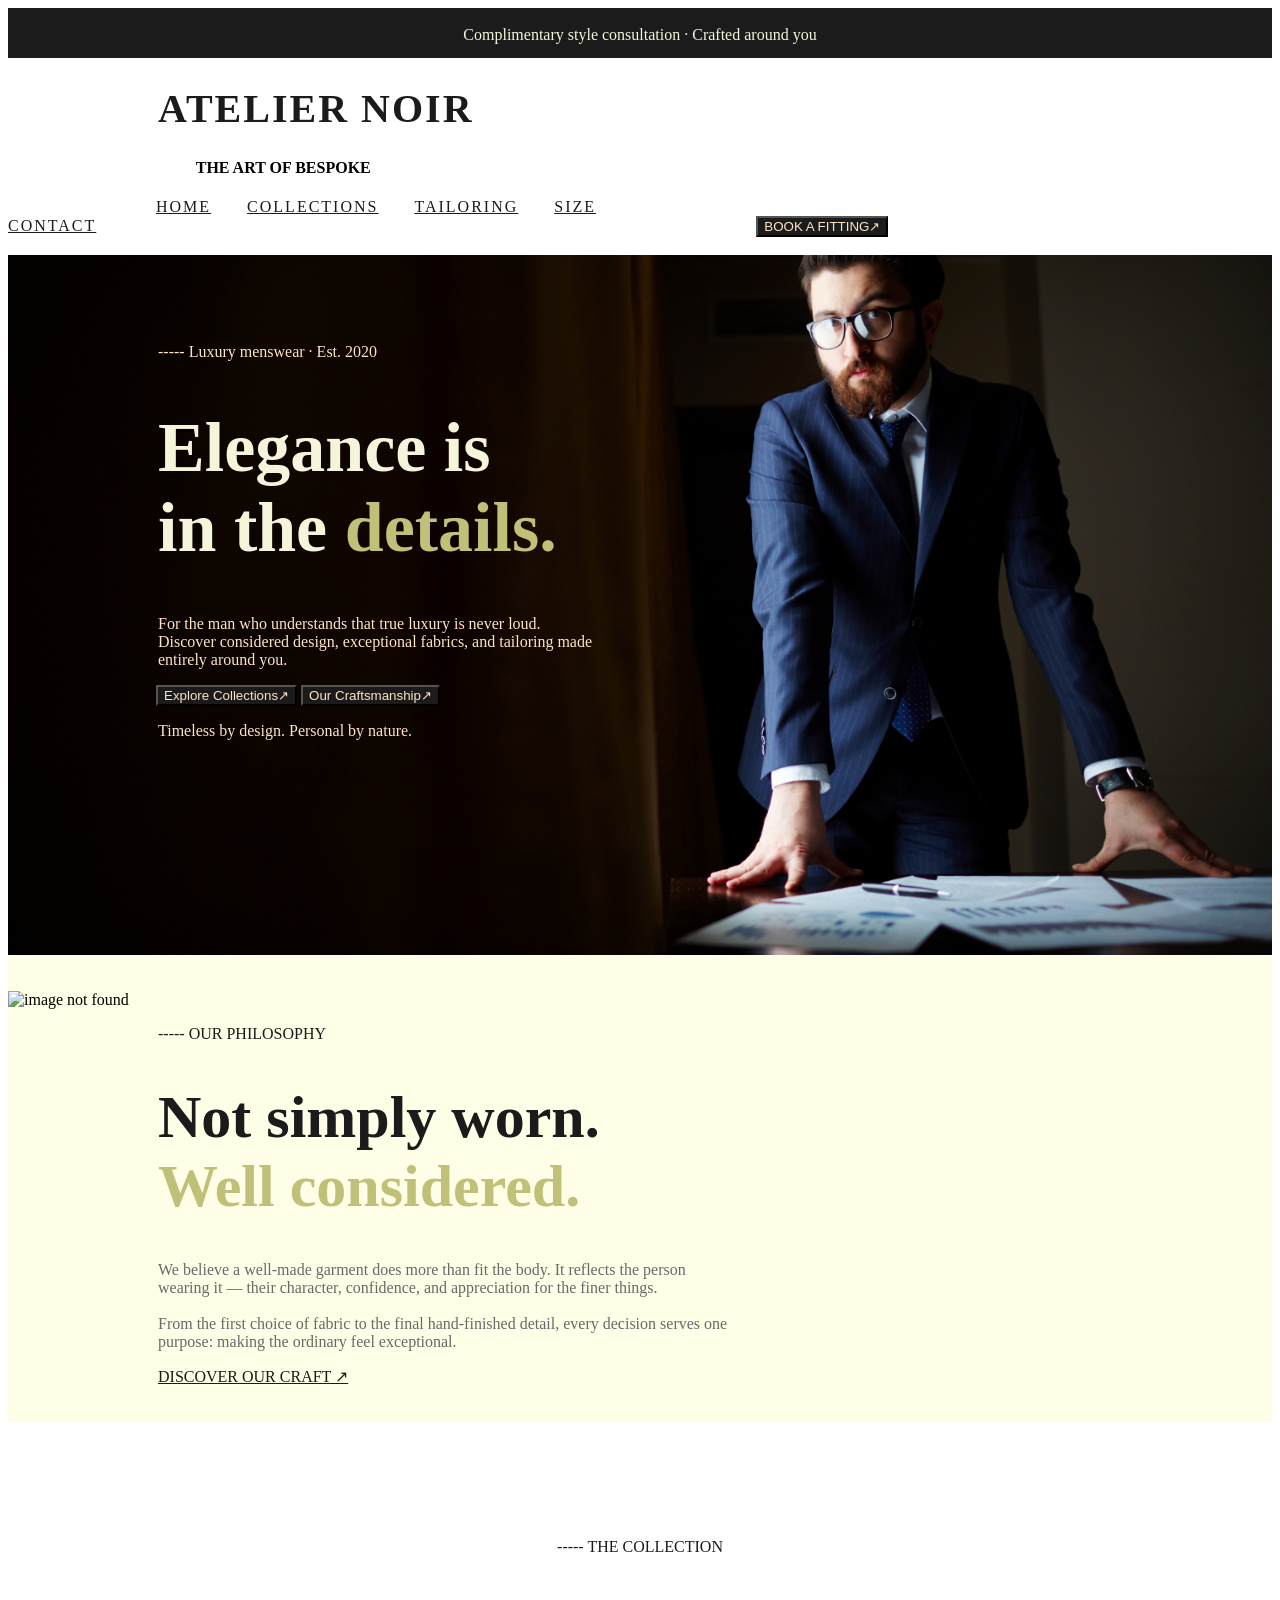
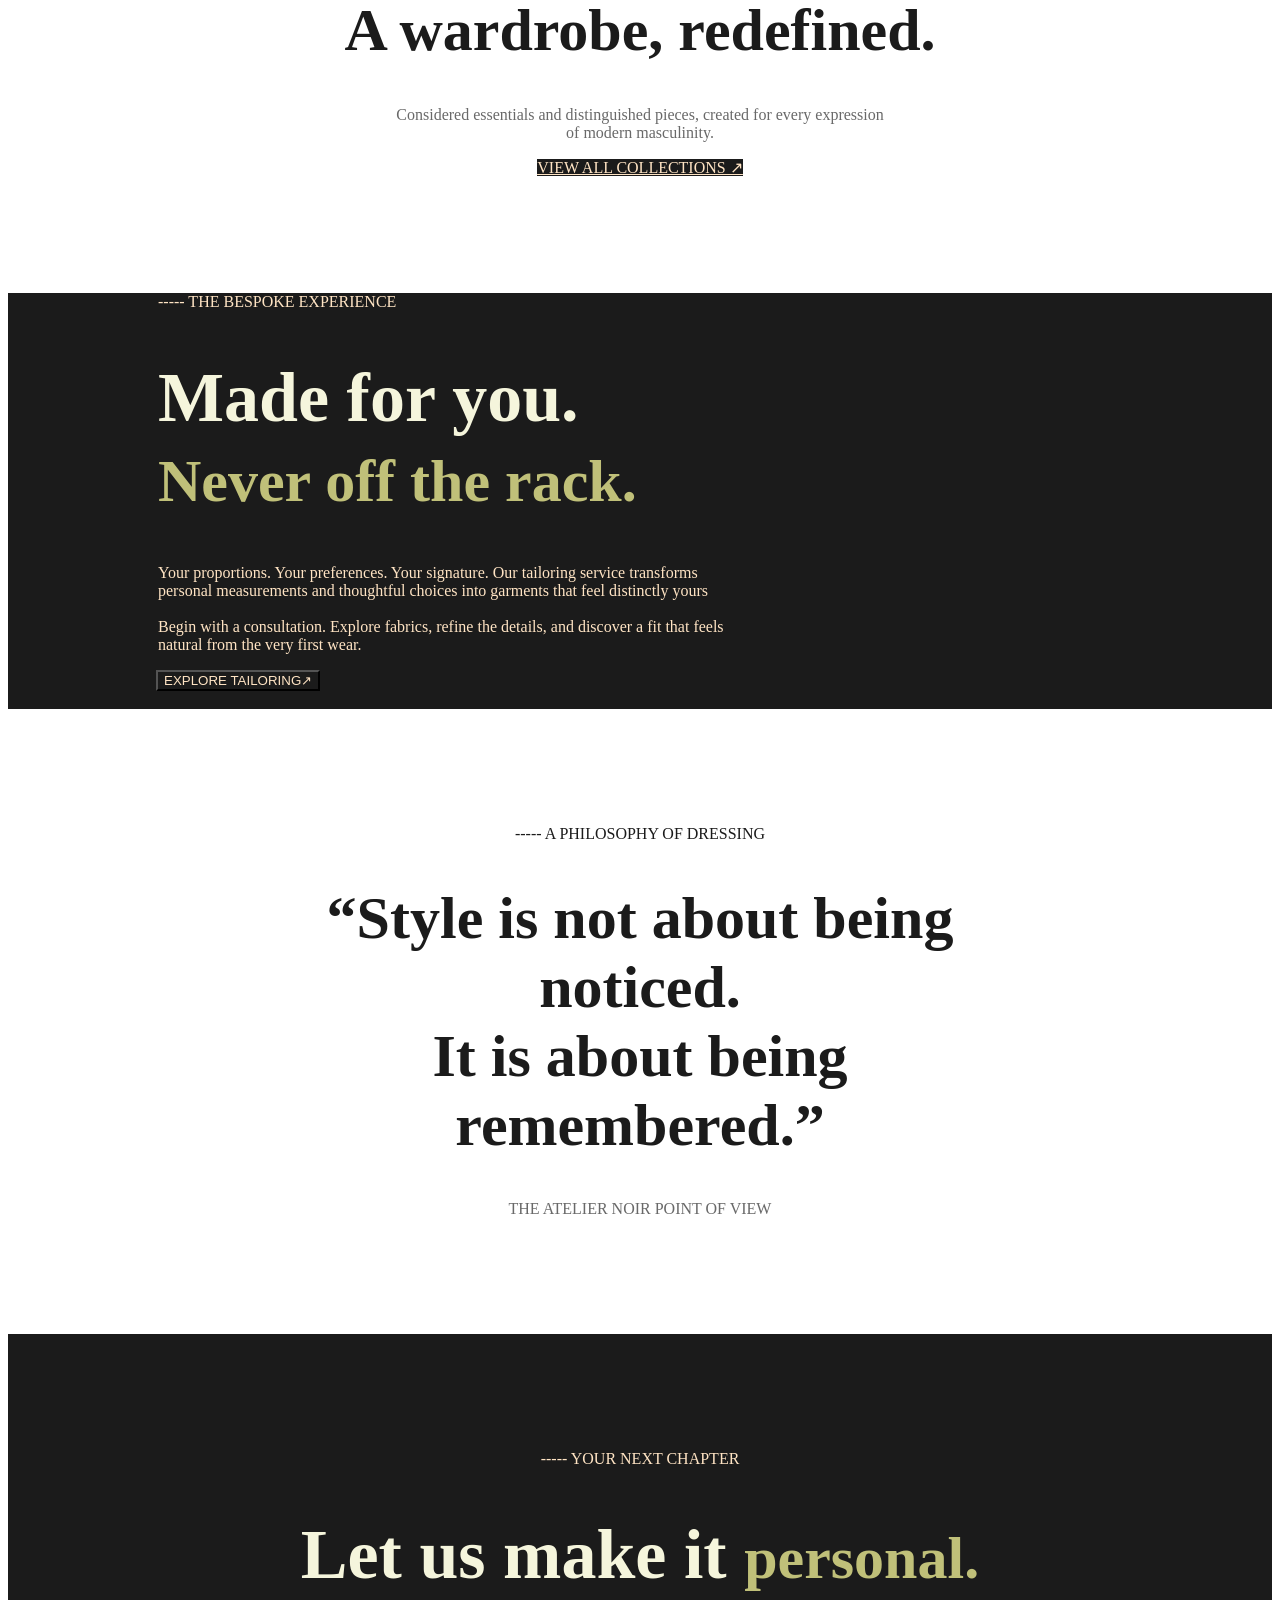
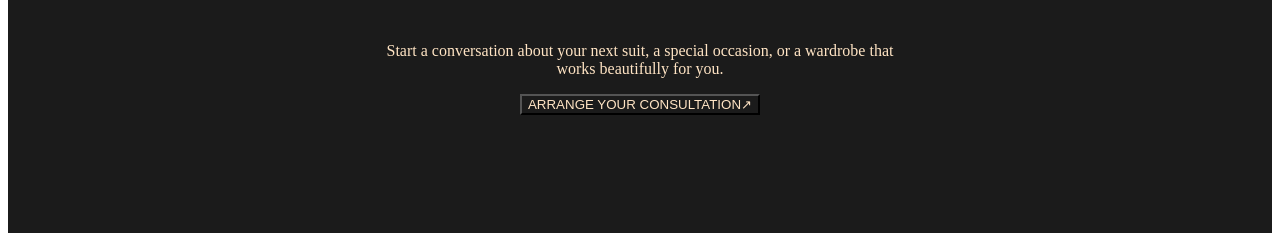
==== index.html @ 423b5bfe "Initial commit" ====
<!DOCTYPE html>
<html lang="en">

<head>
    <meta charset="UTF-8">
    <meta name="viewport" content="width=device-width, initial-scale=1.0">
    <title>ATELIER NOIR | The Art Of Bespoke</title>
    <link rel="stylesheet" href="style.css">
</head>

<body >
    <div class="background" id="head">
        <br>
        Complimentary style consultation · Crafted around you
    </div>
    <div >
        <h1 id="heading" ><strong>ATELIER NOIR</strong>
        </h1>
        <h4>&emsp;&emsp;&emsp;&emsp;&emsp;&emsp;&emsp;&emsp;&emsp;&emsp;&emsp;&ensp; THE ART OF BESPOKE</h4>
        &emsp;&emsp;&emsp;&emsp;&emsp;&emsp;&emsp;&emsp;&emsp;
        <a class="link" href="index.html">HOME</a>&emsp;&emsp;
        <a class="link" href="collections.html">COLLECTIONS</a>&emsp;&emsp;
        <a class="link" href="tailoring.html">TAILORING</a>&emsp;&emsp;
        <a class="link" href="size.html">SIZE</a>&emsp;&emsp;
        <a class="link"
            href="contact.html">CONTACT</a>&emsp;&emsp;&emsp;&emsp;&emsp;&emsp;&emsp;&emsp;&emsp;&emsp;&emsp;&emsp;&emsp;&emsp;&emsp;&emsp;&emsp;&emsp;&emsp;&emsp;&emsp;&emsp;&emsp;&emsp;&emsp;&emsp;&emsp;&emsp;&emsp;&emsp;&emsp;&emsp;&emsp;&emsp;&emsp;&emsp;&emsp;&emsp;&emsp;&emsp;&emsp;
        <a href="contact.html"><button class="button">BOOK A FITTING↗</button></a>
    </div>
    <br>
    <div class="photo">
        <br>
        <br>
        <br>
        <br>
        <p class="para">----- Luxury menswear · Est. 2020</p>
        <h1 id="quote">Elegance is<br>
            in the <text id="quote3">details.</text><br></h1>
        <p class="para">For the man who understands that true luxury is never loud.<br>
            Discover considered design, exceptional fabrics, and
            tailoring made <br>entirely around you.</p>
        &emsp;&emsp;&emsp;&emsp;&emsp;&emsp;&emsp;&emsp;&emsp;
        
        
        <a href="contact.html"><button class="button">Explore Collections↗</button></a>
        <a href="contact.html"><button class="button">Our Craftsmanship↗</button></a>
        <p class="para">Timeless by design. Personal by nature.</p>
    </div>

    <div class="divbg">
        <br><br>
    <img class="imgpro" src="suit7.jpg" alt="image not found">&emsp;
    <p class="bdpara">----- OUR PHILOSOPHY</p>
    <h1 id="quote2">Not simply worn.<br><text id="quote4">Well considered.</text><br> </h1>
    <p class="para2">
            We believe a well-made garment does more than fit the body. It reflects the person <br>wearing it — their character, confidence, and appreciation for the finer things. 
            <br><br>From the first choice of fabric to the final hand-finished detail, every decision serves one <br>purpose: making the ordinary feel exceptional.
    </p>
    <a href="tailoring.html" class="nobutton"><u>DISCOVER OUR CRAFT ↗</u></a>
    <br><br><br>
    </div>

    <div class="divalign">
    <p class="bdpara">----- THE COLLECTION</p>
    <h1 id="quote2">A wardrobe, redefined.<br> </h1>
    <p class="para2">
            Considered essentials and distinguished pieces, created for every expression
            <br>of modern masculinity.
    </p>
    <a href="collections.html" class="button"><u>VIEW ALL COLLECTIONS ↗</u></a>
    </div>
    <div class="divbg2">
    <p class="para">----- THE BESPOKE EXPERIENCE</p>
        <h1 id="quote">Made for you. <br><text id="quote4">Never off the rack.</text><br></h1>
        <p class="para">Your proportions. Your preferences. Your signature. Our tailoring service transforms<br>
            personal measurements and thoughtful choices into garments that feel distinctly yours <br><br>
            Begin with a consultation. Explore fabrics, refine the details, and discover a fit that feels<br>
            natural from the very first wear.</p>
        &emsp;&emsp;&emsp;&emsp;&emsp;&emsp;&emsp;&emsp;&emsp;
        <a href="contact.html"><button class="button">EXPLORE TAILORING↗</button></a>
        <br>
        <br>
    </div>
    <div class="divalign">
    <p class="bdpara">----- A PHILOSOPHY OF DRESSING</p>
    <h1 id="quote2">“Style is not about being noticed.<br>It is about being remembered.” <br> </h1>
    <p class="para2">
            THE ATELIER NOIR POINT OF VIEW
    </p>
    </div>
    <div class="divalign2">
    <p class="para">----- YOUR NEXT CHAPTER</p>
        <h1 id="quote">Let us make it <text id="quote4">personal.</text><br></h1>
        <p class="para">Start a conversation about your next suit, a special occasion, or a wardrobe that<br>
            works beautifully for you.</p>
        
        <a href="contact.html"><button class="button">ARRANGE YOUR CONSULTATION↗</button></a>
        <br>
        <br>
    </div>
</body>

</html>
---- style.css ----
.background{
    background-color:#1B1B1B;
    color:beige;
    text-align: center;
}
#head{
        height: 50px;
}
.headbg{
    background-image:-moz-element("images.jpg");
}
#heading{
    color:#1B1B1B;
    font-family:Salina;
    padding: 0px 150px;
    letter-spacing: 2px;
    font-size: 40px;
}

.photo{
    background-size: cover;
    height: 700px;
    background-image: url("image1.jpg");
    background-position: center;
}
.photo1{
    background-size: cover;
    height: 400px;
    background-image: url("image4.jpg");
    background-position: center;
}
.button{
    background-color:#1B1B1B;
    color: bisque;
}
.nobutton{
    padding: 0px 150px;
    color: #1B1B1B;
}
.link{
    color:#1B1B1B;
    letter-spacing: 2px;
}
#quote{
    font-size: 70px;
    color:beige;
    padding: 0px 150px;
    font-family: Salina;
}
#quote2{
    font-size: 60px;
    color: #1B1B1B;
    padding: 0px 150px;
    font-family: Salina;
}
#quote3{
    font-size: 70px;
    color:rgb(192, 192, 121); 
    font-family: Salina;
}
#quote4{
    font-size: 60px;
    color:rgb(192, 192, 121); 
    font-family: Salina;
}
.para{
    padding: 0px 150px;
    color: bisque;
    font-family: Salina;
}
.para2{
    padding: 0px 150px;
    color:dimgrey ;
    font-family: Salina;
}
.bdpara{
    padding: 0px 150px;
    color: #1B1B1B;
    font-family: Salina;
}
.imgpro{
    
    height: 450px;
    width: 400px;
}
.divbg{
    background-color:rgb(255, 255, 232);
}
.divbg2{
    background-color:#1B1B1B;
}

.divalign{
    padding: 100px ;
    text-align: center;
}
.divalign2{
    padding: 100px ;
    text-align: center;
    background-color:#1B1B1B;
}
.form{
    padding: 100px ;
    
    color:rgb(192, 192, 121); 
    background-color:#1B1B1B;
    border-radius: 50px;
    margin-left: 150px;
    margin-right: 600px;
}
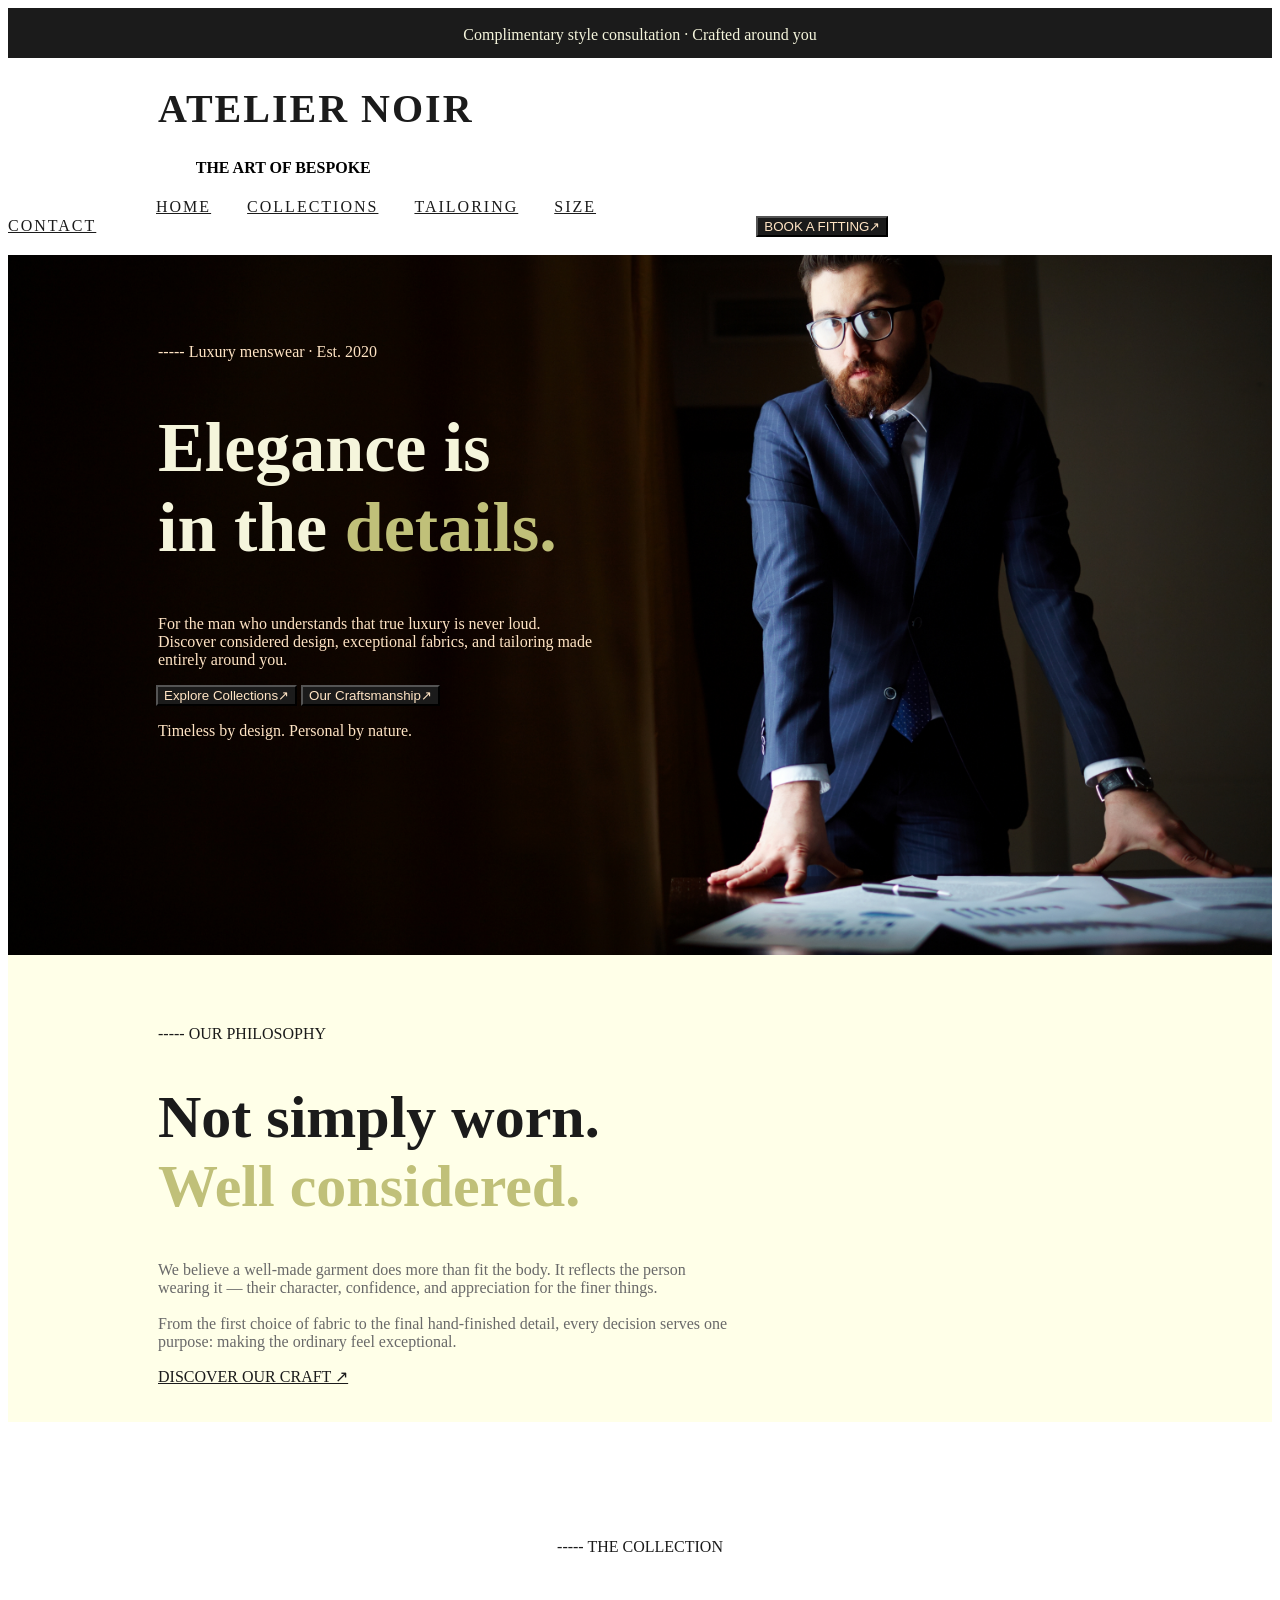
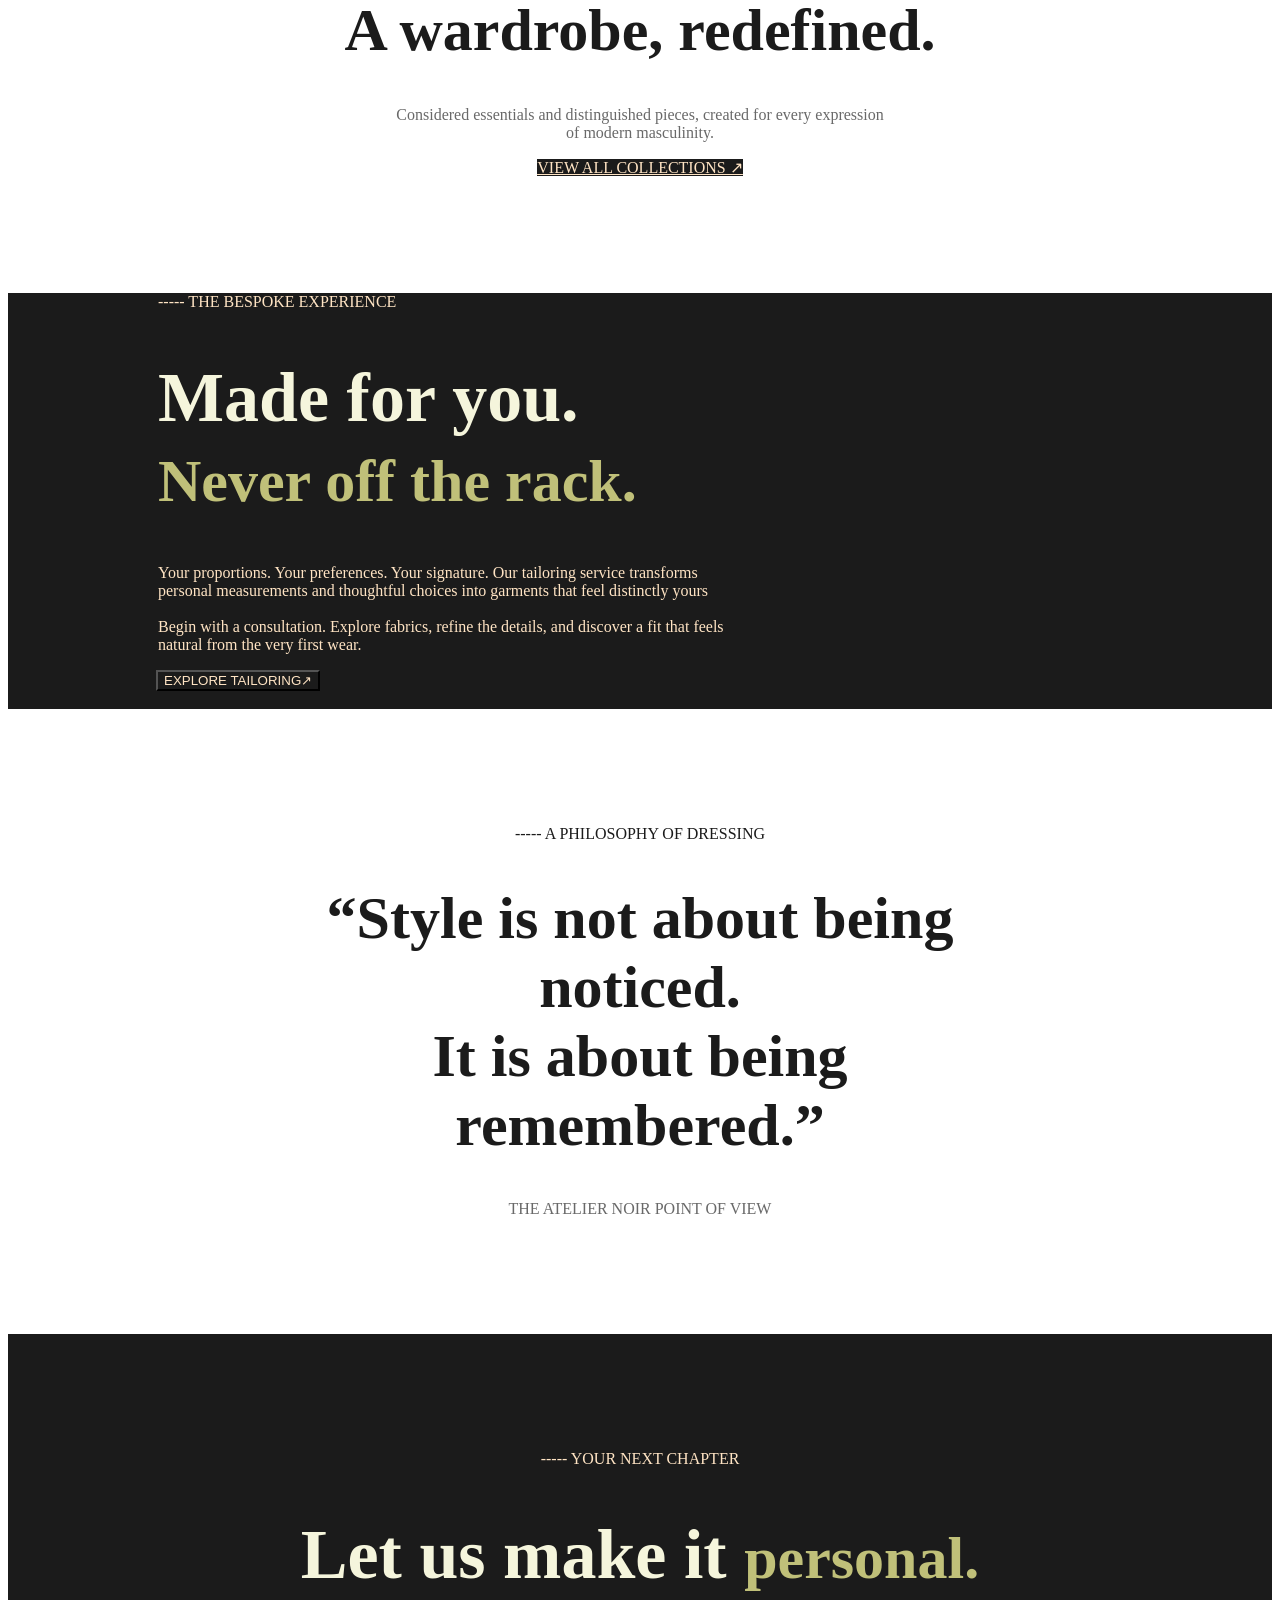
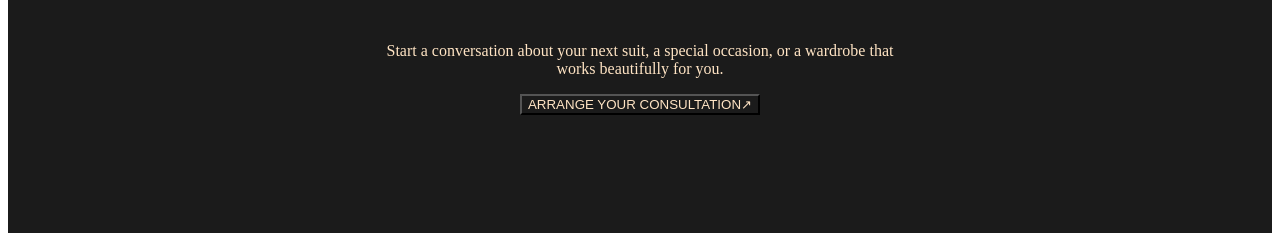
==== commit 82044caf: "form updated" ====
--- a/index.html
+++ b/index.html
@@ -22,8 +22,7 @@
         <a class="link" href="collections.html">COLLECTIONS</a>&emsp;&emsp;
         <a class="link" href="tailoring.html">TAILORING</a>&emsp;&emsp;
         <a class="link" href="size.html">SIZE</a>&emsp;&emsp;
-        <a class="link"
-            href="contact.html">CONTACT</a>&emsp;&emsp;&emsp;&emsp;&emsp;&emsp;&emsp;&emsp;&emsp;&emsp;&emsp;&emsp;&emsp;&emsp;&emsp;&emsp;&emsp;&emsp;&emsp;&emsp;&emsp;&emsp;&emsp;&emsp;&emsp;&emsp;&emsp;&emsp;&emsp;&emsp;&emsp;&emsp;&emsp;&emsp;&emsp;&emsp;&emsp;&emsp;&emsp;&emsp;&emsp;
+        <a class="link" href="contact.html">CONTACT</a>&emsp;&emsp;&emsp;&emsp;&emsp;&emsp;&emsp;&emsp;&emsp;&emsp;&emsp;&emsp;&emsp;&emsp;&emsp;&emsp;&emsp;&emsp;&emsp;&emsp;&emsp;&emsp;&emsp;&emsp;&emsp;&emsp;&emsp;&emsp;&emsp;&emsp;&emsp;&emsp;&emsp;&emsp;&emsp;&emsp;&emsp;&emsp;&emsp;&emsp;&emsp;
         <a href="contact.html"><button class="button">BOOK A FITTING↗</button></a>
     </div>
     <br>
@@ -48,7 +47,7 @@
 
     <div class="divbg">
         <br><br>
-    <img class="imgpro" src="suit7.jpg" alt="image not found">&emsp;
+   <! <img class="imgpro" src="suit7.jpg" alt="image not found">&emsp; 
     <p class="bdpara">----- OUR PHILOSOPHY</p>
     <h1 id="quote2">Not simply worn.<br><text id="quote4">Well considered.</text><br> </h1>
     <p class="para2">
--- a/style.css
+++ b/style.css
@@ -106,5 +106,5 @@
     background-color:#1B1B1B;
     border-radius: 50px;
     margin-left: 150px;
-    margin-right: 600px;
+    margin-right: 640px;
 }
